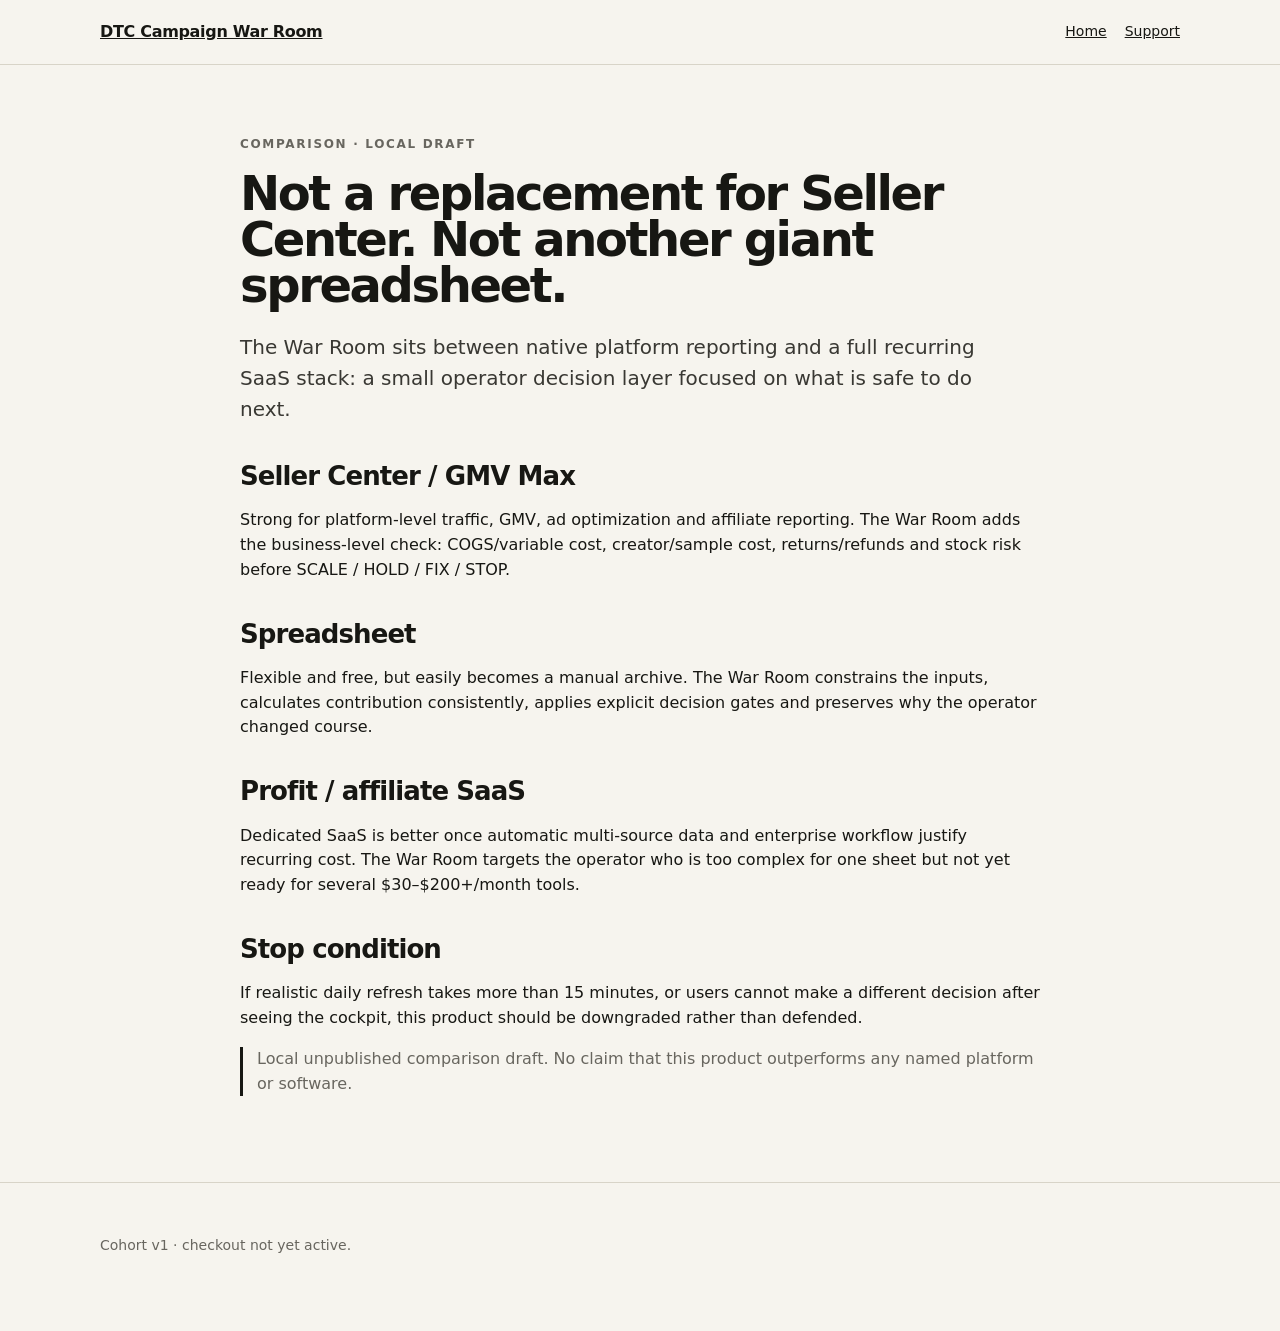
==== compare.html @ 7b9a69db "Publish War Room $39 cohort v1 prelaunch site" ====
<!doctype html><html lang="en"><head><meta charset="utf-8"><meta name="viewport" content="width=device-width,initial-scale=1"><meta name="robots" content="noindex,nofollow"><title>Why DTC Campaign War Room — Seller Center vs spreadsheets vs profit SaaS</title><meta name="description" content="Compare DTC Campaign War Room with Seller Center, spreadsheets and recurring profit/affiliate SaaS. Local unpublished draft."><link rel="stylesheet" href="styles.css"></head><body>
<header><div class="wrap nav"><div class="brand"><a href="index.html">DTC Campaign War Room</a></div><nav class="navlinks"><a href="index.html">Home</a><a href="support.html">Support</a></nav></div></header>
<main><section class="wrap legal"><div class="eyebrow">Comparison · local draft</div><h1>Not a replacement for Seller Center. Not another giant spreadsheet.</h1><p class="lead">The War Room sits between native platform reporting and a full recurring SaaS stack: a small operator decision layer focused on what is safe to do next.</p>
<h2>Seller Center / GMV Max</h2><p>Strong for platform-level traffic, GMV, ad optimization and affiliate reporting. The War Room adds the business-level check: COGS/variable cost, creator/sample cost, returns/refunds and stock risk before SCALE / HOLD / FIX / STOP.</p>
<h2>Spreadsheet</h2><p>Flexible and free, but easily becomes a manual archive. The War Room constrains the inputs, calculates contribution consistently, applies explicit decision gates and preserves why the operator changed course.</p>
<h2>Profit / affiliate SaaS</h2><p>Dedicated SaaS is better once automatic multi-source data and enterprise workflow justify recurring cost. The War Room targets the operator who is too complex for one sheet but not yet ready for several $30–$200+/month tools.</p>
<h2>Stop condition</h2><p>If realistic daily refresh takes more than 15 minutes, or users cannot make a different decision after seeing the cockpit, this product should be downgraded rather than defended.</p>
<p class="notice">Local unpublished comparison draft. No claim that this product outperforms any named platform or software.</p></section></main>
<footer><div class="wrap"><p>Cohort v1 · checkout not yet active.</p></div></footer></body></html>
---- styles.css ----
:root {
  --bg: #f6f4ee;
  --ink: #171713;
  --muted: #68665f;
  --line: #d8d4c8;
  --panel: #ffffff;
  --accent: #1e1f1b;
}

* { box-sizing: border-box; }
body { margin: 0; font-family: Inter, ui-sans-serif, system-ui, -apple-system, BlinkMacSystemFont, "Segoe UI", sans-serif; background: var(--bg); color: var(--ink); line-height: 1.55; }
a { color: inherit; }
.wrap { width: min(1080px, calc(100% - 36px)); margin: 0 auto; }
header { border-bottom: 1px solid var(--line); background: rgba(246,244,238,.96); position: sticky; top: 0; z-index: 10; }
.nav { min-height: 64px; display: flex; align-items: center; justify-content: space-between; gap: 24px; }
.brand { font-weight: 800; letter-spacing: -.02em; }
.navlinks { display: flex; gap: 18px; font-size: 14px; flex-wrap: wrap; }
.hero { padding: 88px 0 60px; display: grid; grid-template-columns: 1.3fr .7fr; gap: 44px; align-items: start; }
.eyebrow { text-transform: uppercase; letter-spacing: .14em; font-size: 12px; font-weight: 800; color: var(--muted); }
h1 { font-size: clamp(46px, 7vw, 82px); line-height: .96; letter-spacing: -.05em; margin: 16px 0 24px; max-width: 870px; }
h2 { font-size: clamp(28px, 4vw, 44px); line-height: 1.05; letter-spacing: -.035em; margin: 0 0 18px; }
h3 { margin-top: 0; }
.lead { font-size: 20px; max-width: 760px; color: #393833; }
.price { border: 1px solid var(--line); background: var(--panel); padding: 26px; border-radius: 18px; }
.price strong { font-size: 44px; letter-spacing: -.04em; display: block; }
.button { display: inline-block; background: var(--accent); color: white; text-decoration: none; border-radius: 999px; padding: 14px 20px; font-weight: 700; margin-top: 18px; }
.button.disabled { opacity: .55; pointer-events: none; }
.grid { display: grid; grid-template-columns: repeat(3, 1fr); gap: 18px; }
.card { border: 1px solid var(--line); background: var(--panel); padding: 24px; border-radius: 16px; }
.section { padding: 52px 0; border-top: 1px solid var(--line); }
.loop { font-family: ui-monospace, SFMono-Regular, Menlo, monospace; background: #22231f; color: #f8f6ed; padding: 18px; border-radius: 12px; overflow-wrap: anywhere; }
footer { padding: 38px 0 60px; border-top: 1px solid var(--line); color: var(--muted); font-size: 14px; }
.legal { max-width: 800px; padding: 70px 0; }
.legal h1 { font-size: 48px; }
.legal h2 { font-size: 26px; margin-top: 38px; }
.notice { border-left: 3px solid var(--ink); padding-left: 14px; color: var(--muted); }

@media (max-width: 820px) {
  .hero { grid-template-columns: 1fr; padding-top: 56px; }
  .grid { grid-template-columns: 1fr; }
  .nav { align-items: flex-start; padding: 16px 0; flex-direction: column; }
}
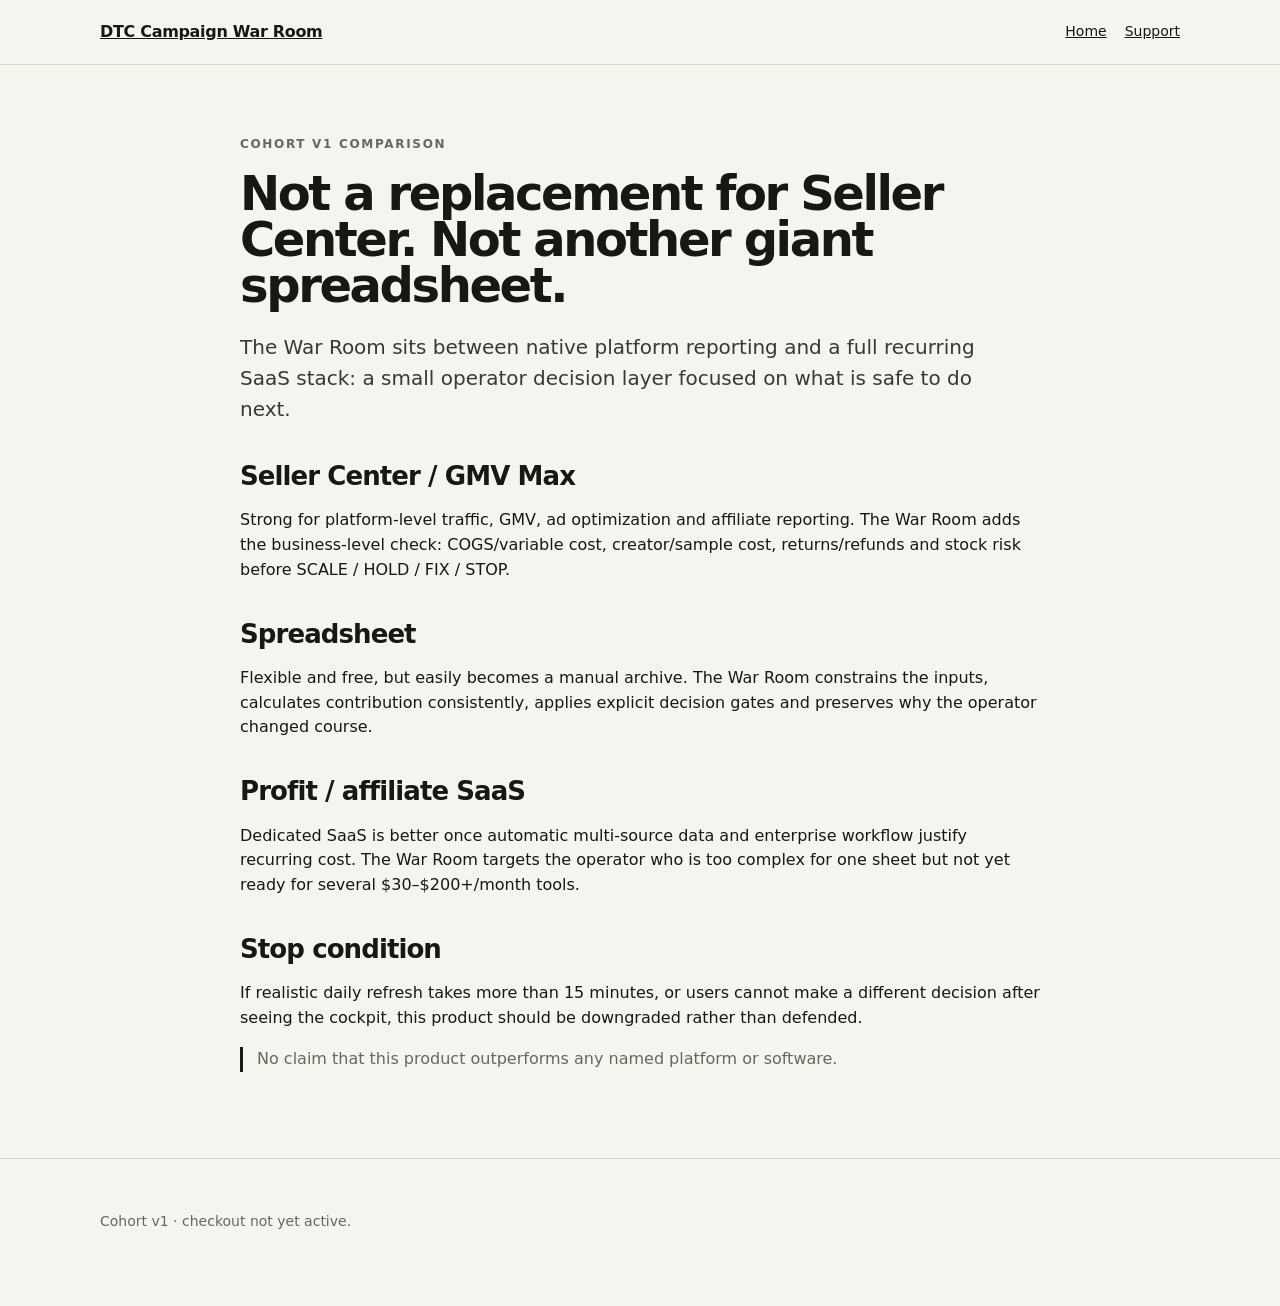
==== commit 4f85889f: "Remove internal draft wording from cohort comparison" ====
--- a/compare.html
+++ b/compare.html
@@ -1,12 +1,12 @@
-<!doctype html><html lang="en"><head><meta charset="utf-8"><meta name="viewport" content="width=device-width,initial-scale=1"><meta name="robots" content="noindex,nofollow"><title>Why DTC Campaign War Room — Seller Center vs spreadsheets vs profit SaaS</title><meta name="description" content="Compare DTC Campaign War Room with Seller Center, spreadsheets and recurring profit/affiliate SaaS. Local unpublished draft."><link rel="stylesheet" href="styles.css"></head><body>
+<!doctype html><html lang="en"><head><meta charset="utf-8"><meta name="viewport" content="width=device-width,initial-scale=1"><meta name="robots" content="noindex,nofollow"><title>Why DTC Campaign War Room — Seller Center vs spreadsheets vs profit SaaS</title><meta name="description" content="Compare DTC Campaign War Room with Seller Center, spreadsheets and recurring profit/affiliate SaaS."><link rel="stylesheet" href="styles.css"></head><body>
 <header><div class="wrap nav"><div class="brand"><a href="index.html">DTC Campaign War Room</a></div><nav class="navlinks"><a href="index.html">Home</a><a href="support.html">Support</a></nav></div></header>
-<main><section class="wrap legal"><div class="eyebrow">Comparison · local draft</div><h1>Not a replacement for Seller Center. Not another giant spreadsheet.</h1><p class="lead">The War Room sits between native platform reporting and a full recurring SaaS stack: a small operator decision layer focused on what is safe to do next.</p>
+<main><section class="wrap legal"><div class="eyebrow">Cohort v1 comparison</div><h1>Not a replacement for Seller Center. Not another giant spreadsheet.</h1><p class="lead">The War Room sits between native platform reporting and a full recurring SaaS stack: a small operator decision layer focused on what is safe to do next.</p>
 <h2>Seller Center / GMV Max</h2><p>Strong for platform-level traffic, GMV, ad optimization and affiliate reporting. The War Room adds the business-level check: COGS/variable cost, creator/sample cost, returns/refunds and stock risk before SCALE / HOLD / FIX / STOP.</p>
 <h2>Spreadsheet</h2><p>Flexible and free, but easily becomes a manual archive. The War Room constrains the inputs, calculates contribution consistently, applies explicit decision gates and preserves why the operator changed course.</p>
 <h2>Profit / affiliate SaaS</h2><p>Dedicated SaaS is better once automatic multi-source data and enterprise workflow justify recurring cost. The War Room targets the operator who is too complex for one sheet but not yet ready for several $30–$200+/month tools.</p>
 <h2>Stop condition</h2><p>If realistic daily refresh takes more than 15 minutes, or users cannot make a different decision after seeing the cockpit, this product should be downgraded rather than defended.</p>
-<p class="notice">Local unpublished comparison draft. No claim that this product outperforms any named platform or software.</p></section></main>
-<footer><div class="wrap"><p>Cohort v1 · checkout not yet active.</p></div></footer></body></html>
+<p class="notice">No claim that this product outperforms any named platform or software.</p></section></main>
+<footer><div class="wrap"><p>Cohort v1 · checkout not yet active.</p></div></footer><script src="qv-config.js"></script><script src="qv-counter.js"></script></body></html>
 
 
 
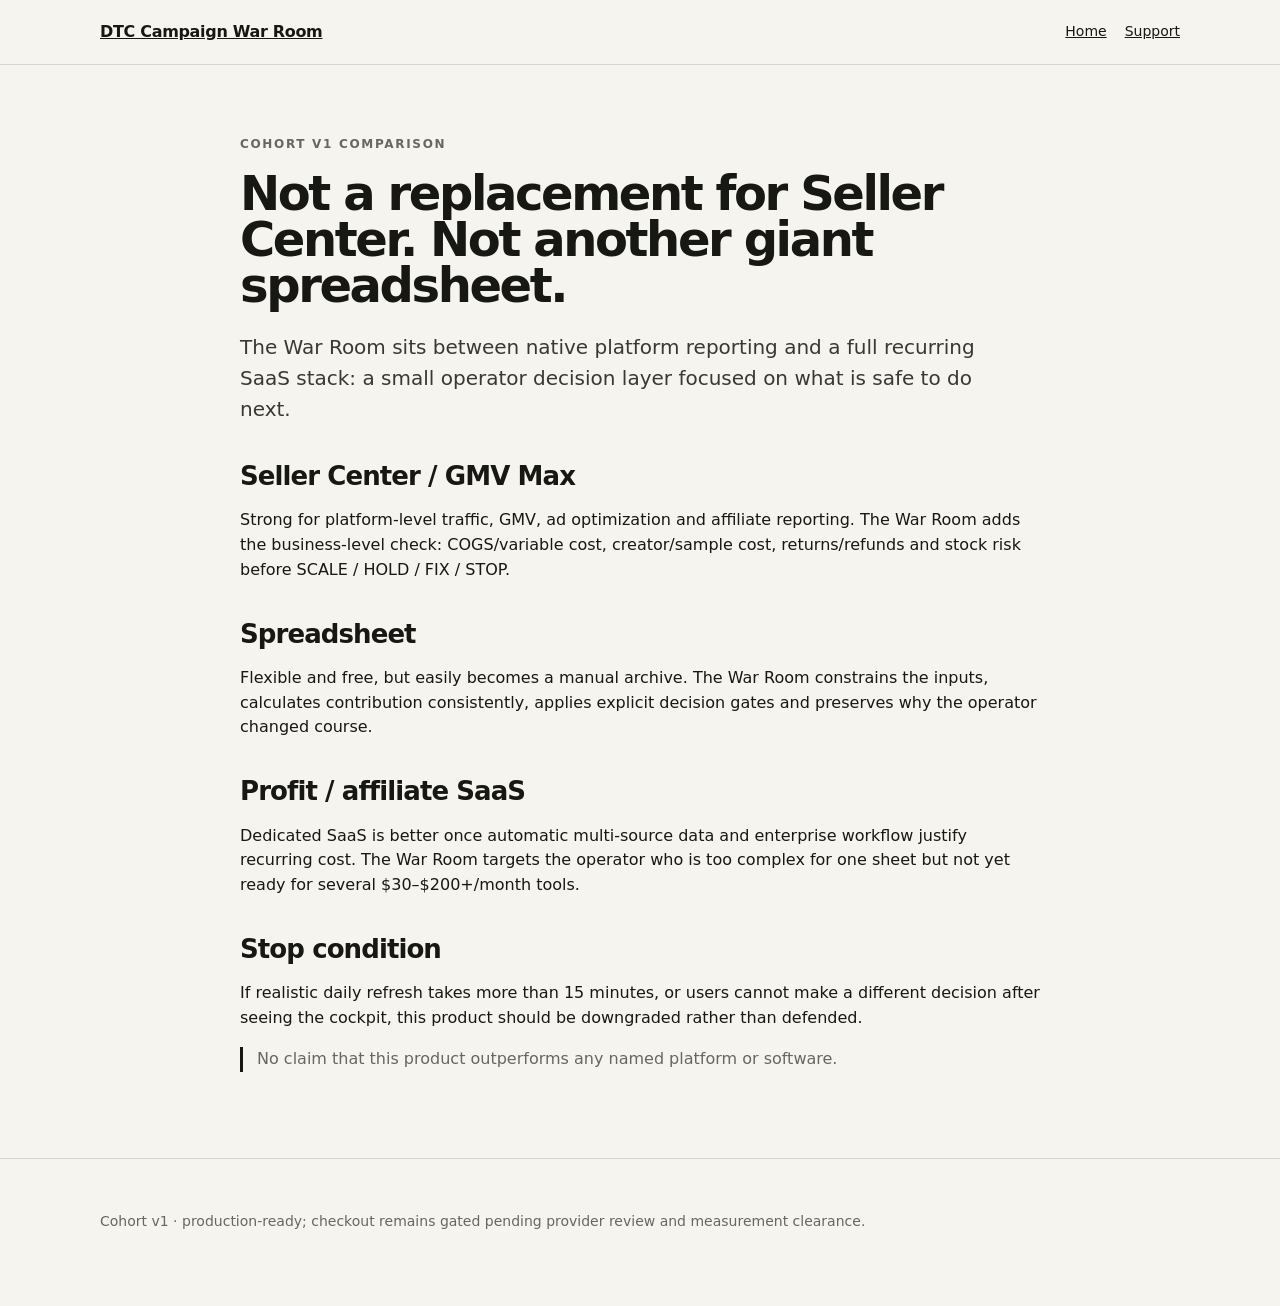
==== commit f766e80b: "Publish production-ready review copy and support email" ====
--- a/compare.html
+++ b/compare.html
@@ -6,7 +6,7 @@
 <h2>Profit / affiliate SaaS</h2><p>Dedicated SaaS is better once automatic multi-source data and enterprise workflow justify recurring cost. The War Room targets the operator who is too complex for one sheet but not yet ready for several $30–$200+/month tools.</p>
 <h2>Stop condition</h2><p>If realistic daily refresh takes more than 15 minutes, or users cannot make a different decision after seeing the cockpit, this product should be downgraded rather than defended.</p>
 <p class="notice">No claim that this product outperforms any named platform or software.</p></section></main>
-<footer><div class="wrap"><p>Cohort v1 · checkout not yet active.</p></div></footer><script src="qv-config.js"></script><script src="qv-counter.js"></script></body></html>
+<footer><div class="wrap"><p>Cohort v1 · production-ready; checkout remains gated pending provider review and measurement clearance.</p></div></footer><script src="qv-config.js"></script><script src="qv-counter.js"></script></body></html>
 
 
 
